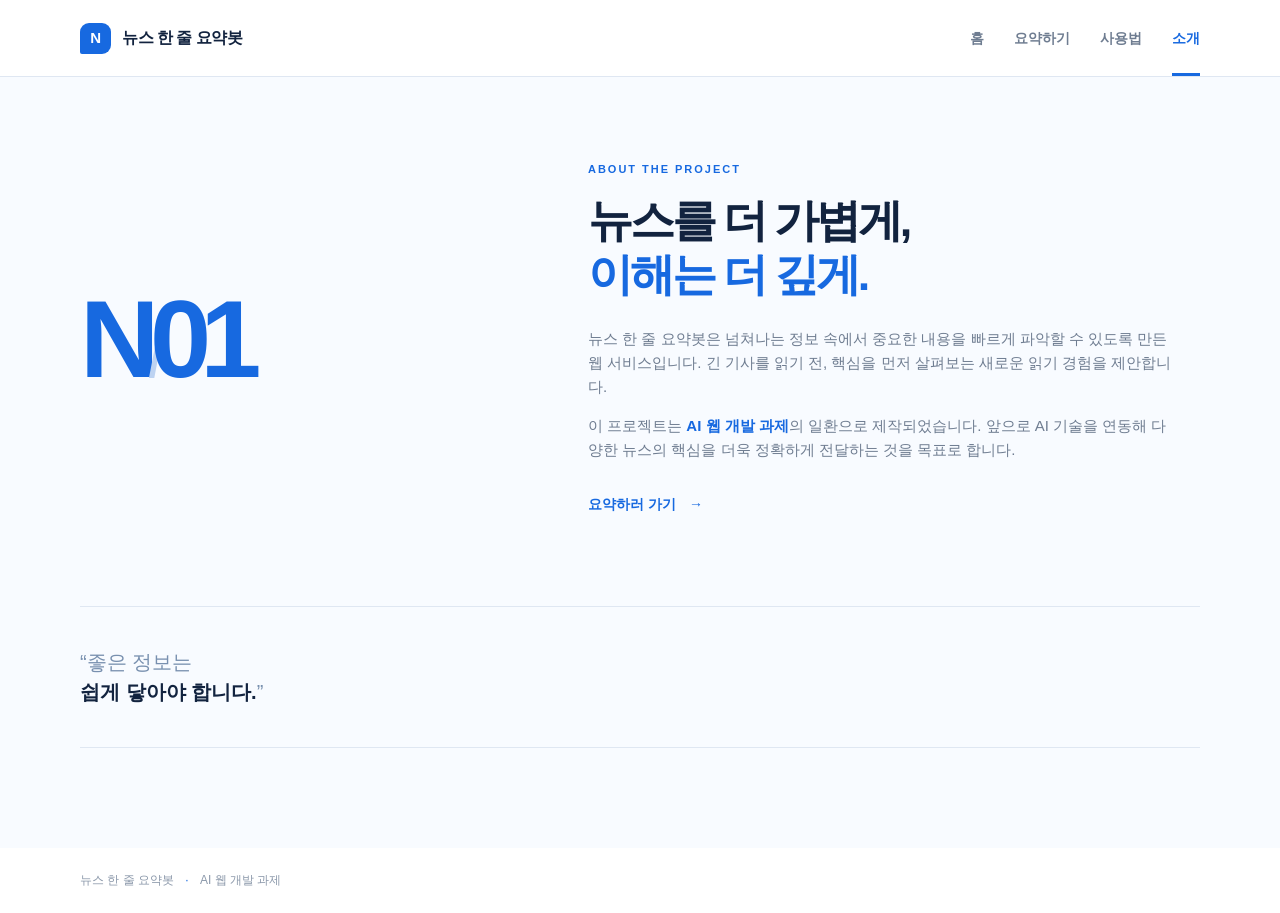
==== about.html @ c4b22d25 "Add page layouts, stylesheet, and crawling test script - Flesh out index/about/guide/summarize pages" ====
<!DOCTYPE html>
<html lang="ko">
<head>
	<meta charset="UTF-8">
	<meta name="viewport" content="width=device-width, initial-scale=1.0">
	<title>뉴스 한 줄 요약봇 | 소개</title>
	<link rel="stylesheet" href="css/style.css">
</head>
<body>
	<header class="site-header"><nav class="nav container" aria-label="주 메뉴"><a class="brand" href="index.html"><span class="brand-mark">N</span><span>뉴스 한 줄 요약봇</span></a><div class="nav-links"><a href="index.html">홈</a><a href="summarize.html">요약하기</a><a href="guide.html">사용법</a><a class="active" href="about.html">소개</a></div></nav></header>
	<main class="page-main container">
		<section class="about-layout"><div class="about-stamp">N<span>/</span>01</div><div class="about-copy"><p class="eyebrow">ABOUT THE PROJECT</p><h1>뉴스를 더 가볍게,<br><strong>이해는 더 깊게.</strong></h1><p>뉴스 한 줄 요약봇은 넘쳐나는 정보 속에서 중요한 내용을 빠르게 파악할 수 있도록 만든 웹 서비스입니다. 긴 기사를 읽기 전, 핵심을 먼저 살펴보는 새로운 읽기 경험을 제안합니다.</p><p>이 프로젝트는 <strong>AI 웹 개발 과제</strong>의 일환으로 제작되었습니다. 앞으로 AI 기술을 연동해 다양한 뉴스의 핵심을 더욱 정확하게 전달하는 것을 목표로 합니다.</p><a class="text-link" href="summarize.html">요약하러 가기 <span aria-hidden="true">→</span></a></div></section>
		<section class="quote-band"><p>“좋은 정보는<br><strong>쉽게 닿아야 합니다.</strong>”</p></section>
	</main>
	<footer class="site-footer"><div class="container">뉴스 한 줄 요약봇 <span>·</span> AI 웹 개발 과제</div></footer>
</body>
</html>
---- css/style.css ----
:root {
  --ink: #12233f;
  --muted: #6f7d91;
  --blue: #1769e0;
  --blue-dark: #0e4eaf;
  --pale: #eef5ff;
  --line: #dfe7f2;
  --white: #ffffff;
}

* { box-sizing: border-box; }
body { margin: 0; color: var(--ink); background: #f8fbff; font-family: "Pretendard", "Apple SD Gothic Neo", "Malgun Gothic", sans-serif; line-height: 1.6; }
a { color: inherit; text-decoration: none; }
.container { width: min(1120px, calc(100% - 64px)); margin: 0 auto; }
.site-header { background: var(--white); border-bottom: 1px solid var(--line); }
.nav { min-height: 76px; display: flex; align-items: center; justify-content: space-between; gap: 32px; }
.brand { display: inline-flex; align-items: center; gap: 11px; font-size: 16px; font-weight: 800; letter-spacing: -.03em; }
.brand-mark { display: grid; width: 31px; height: 31px; place-items: center; color: var(--white); background: var(--blue); border-radius: 9px 9px 9px 2px; font-size: 15px; font-weight: 900; }
.nav-links { display: flex; align-items: center; gap: 30px; color: var(--muted); font-size: 14px; font-weight: 700; }
.nav-links a { padding: 27px 0 23px; border-bottom: 3px solid transparent; }
.nav-links a:hover, .nav-links .active { color: var(--blue); border-bottom-color: var(--blue); }
.hero { min-height: 555px; display: grid; grid-template-columns: 1.05fr .95fr; align-items: center; gap: 56px; }
.eyebrow { margin: 0 0 15px; color: var(--blue); font-size: 11px; font-weight: 900; letter-spacing: .18em; }
h1, h2, h3, p { margin-top: 0; }
.hero h1 { margin-bottom: 22px; font-size: clamp(42px, 5vw, 66px); line-height: 1.14; letter-spacing: -.07em; }
h1 strong, .about-copy strong { color: var(--blue); font-weight: 800; }
.hero-description { margin-bottom: 31px; color: var(--muted); font-size: 16px; }
.button { display: inline-flex; align-items: center; justify-content: center; gap: 18px; min-height: 50px; padding: 0 22px; border: 0; border-radius: 7px; font: inherit; font-weight: 800; cursor: pointer; }
.button-primary { color: var(--white); background: var(--blue); box-shadow: 0 9px 18px rgba(23, 105, 224, .18); }
.button-primary:hover { background: var(--blue-dark); transform: translateY(-1px); }
.hero-visual { display: grid; place-items: center; min-height: 350px; background: var(--pale); border-radius: 38% 8% 38% 8%; }
.news-window { width: min(330px, 75%); padding: 20px; background: var(--white); border: 1px solid #d7e5f7; box-shadow: 0 22px 45px rgba(21, 75, 137, .14); transform: rotate(3deg); }
.window-top { display: flex; align-items: center; gap: 5px; padding-bottom: 18px; border-bottom: 1px solid var(--line); }
.window-top span { width: 7px; height: 7px; border-radius: 50%; background: #a8c8f2; }.window-top span:nth-child(2) { background: #62a0f0; }.window-top span:nth-child(3) { background: var(--blue); }.window-top em { margin-left: auto; color: #9aa9bd; font-size: 8px; font-style: normal; letter-spacing: .15em; }
.news-lines { padding: 22px 0 16px; }.news-lines i { display: block; height: 9px; margin: 8px 0; background: #dce8f7; }.news-lines i:first-child { width: 78%; background: var(--blue); }.news-lines i:last-child { width: 58%; }
.summary-note { padding: 15px; background: #f1f6fd; border-left: 3px solid var(--blue); }.note-label { color: var(--blue); font-size: 9px; font-weight: 900; letter-spacing: .12em; }.summary-note p { margin: 7px 0 0; font-size: 13px; font-weight: 700; line-height: 1.5; }
.feature-strip { padding: 52px 0; color: var(--white); background: var(--ink); }.feature-grid { display: grid; grid-template-columns: repeat(3, 1fr); gap: 50px; }.feature-number { color: #71a9f5; font-size: 12px; font-weight: 900; letter-spacing: .12em; }.feature-grid h2 { margin: 9px 0 5px; font-size: 18px; }.feature-grid p { margin: 0; color: #aab9cf; font-size: 13px; }
.site-footer { padding: 23px 0; color: #8b98aa; background: var(--white); font-size: 12px; }.site-footer span { margin: 0 8px; color: var(--blue); }
.page-main { padding: 84px 0 100px; }.page-heading { max-width: 660px; margin-bottom: 45px; }.page-heading h1 { margin-bottom: 11px; font-size: 42px; line-height: 1.2; letter-spacing: -.06em; }.page-heading > p:last-child { color: var(--muted); }
.url-form { padding: 25px 28px; background: var(--white); border: 1px solid var(--line); border-radius: 8px; box-shadow: 0 12px 30px rgba(28, 72, 124, .05); }.url-form label { display: block; margin-bottom: 10px; font-size: 13px; font-weight: 800; }.input-row { display: flex; gap: 10px; }.input-row input { min-width: 0; flex: 1; padding: 0 17px; border: 1px solid #cbd8e8; border-radius: 6px; color: var(--ink); font: inherit; outline: none; }.input-row input:focus { border-color: var(--blue); box-shadow: 0 0 0 3px rgba(23, 105, 224, .1); }.form-hint { margin: 10px 0 0; color: var(--muted); font-size: 12px; }
.result-panel { margin-top: 30px; padding: 32px; background: var(--white); border: 1px solid var(--line); border-radius: 8px; }.result-header { display: flex; align-items: start; justify-content: space-between; padding-bottom: 20px; border-bottom: 1px solid var(--line); }.result-header .eyebrow { margin-bottom: 6px; }.result-header h2 { margin: 0; font-size: 24px; letter-spacing: -.04em; }.status-badge { padding: 5px 10px; color: var(--muted); background: #f0f3f7; border-radius: 4px; font-size: 11px; font-weight: 800; }.is-ready .status-badge { color: var(--blue); background: var(--pale); }.result-content { display: grid; grid-template-columns: 1fr 1fr; gap: 28px; padding-top: 25px; }.result-block h3 { margin-bottom: 14px; font-size: 14px; }.summary-list { margin: 0; padding-left: 21px; color: var(--muted); font-size: 13px; }.summary-list li { padding: 4px 0; }.keyword-list { display: flex; flex-wrap: wrap; gap: 8px; }.keyword-list span { padding: 7px 12px; color: var(--blue); background: var(--pale); border-radius: 4px; font-size: 12px; font-weight: 800; }.original-link { grid-column: 1 / -1; justify-self: start; padding: 0; border: 0; color: #9aa6b6; background: transparent; font: inherit; font-size: 13px; font-weight: 800; }
.steps-grid { display: grid; grid-template-columns: repeat(3, 1fr); gap: 16px; }.step-card { position: relative; min-height: 260px; padding: 28px; background: var(--white); border: 1px solid var(--line); border-radius: 8px; }.step-number { color: var(--blue); font-size: 12px; font-weight: 900; letter-spacing: .12em; }.step-icon { display: grid; width: 48px; height: 48px; margin: 35px 0 22px; place-items: center; color: var(--white); background: var(--blue); border-radius: 50%; font-size: 21px; }.step-card h2 { margin-bottom: 8px; font-size: 18px; letter-spacing: -.04em; }.step-card p { margin: 0; color: var(--muted); font-size: 13px; }.notice { display: flex; gap: 17px; margin-top: 28px; padding: 21px 24px; border: 1px solid #cfe0f6; background: var(--pale); }.notice-icon { display: grid; flex: 0 0 22px; height: 22px; place-items: center; color: var(--white); background: var(--blue); border-radius: 50%; font-size: 13px; font-weight: 800; }.notice h2 { margin: 0 0 3px; font-size: 14px; }.notice p { margin: 0; color: var(--muted); font-size: 13px; }
.about-layout { display: grid; grid-template-columns: .8fr 1.2fr; gap: 100px; align-items: center; }.about-stamp { color: var(--blue); font-size: 110px; font-weight: 900; letter-spacing: -.1em; line-height: 1; }.about-stamp span { color: #bdd3f2; font-size: 45px; }.about-copy { max-width: 590px; }.about-copy h1 { margin-bottom: 25px; font-size: 45px; line-height: 1.2; letter-spacing: -.07em; }.about-copy > p:not(.eyebrow) { color: var(--muted); font-size: 15px; }.text-link { display: inline-flex; gap: 13px; margin-top: 16px; color: var(--blue); font-size: 14px; font-weight: 900; }.quote-band { margin-top: 90px; padding: 40px 0; border-top: 1px solid var(--line); border-bottom: 1px solid var(--line); }.quote-band p { margin: 0; color: #7890af; font-size: 20px; line-height: 1.5; }.quote-band strong { color: var(--ink); }
@media (max-width: 768px) { .container { width: min(100% - 36px, 560px); }.nav { min-height: 68px; align-items: flex-start; flex-direction: column; gap: 0; padding-top: 15px; }.nav-links { width: 100%; justify-content: space-between; gap: 10px; font-size: 12px; }.nav-links a { padding: 9px 0 11px; }.hero { min-height: auto; display: flex; flex-direction: column; align-items: stretch; gap: 40px; padding-top: 70px; padding-bottom: 72px; }.hero h1 { font-size: 43px; }.hero-visual { min-height: 250px; }.feature-grid { grid-template-columns: 1fr; gap: 25px; }.page-main { padding: 58px 0 70px; }.page-heading h1 { font-size: 34px; }.input-row { flex-direction: column; }.input-row input { min-height: 48px; }.result-panel { padding: 22px 18px; }.result-content { grid-template-columns: 1fr; gap: 20px; }.steps-grid { grid-template-columns: 1fr; }.step-card { min-height: auto; padding: 23px; }.step-icon { margin: 22px 0 16px; }.about-layout { grid-template-columns: 1fr; gap: 28px; }.about-stamp { font-size: 74px; }.about-copy h1 { font-size: 36px; }.quote-band { margin-top: 60px; } }
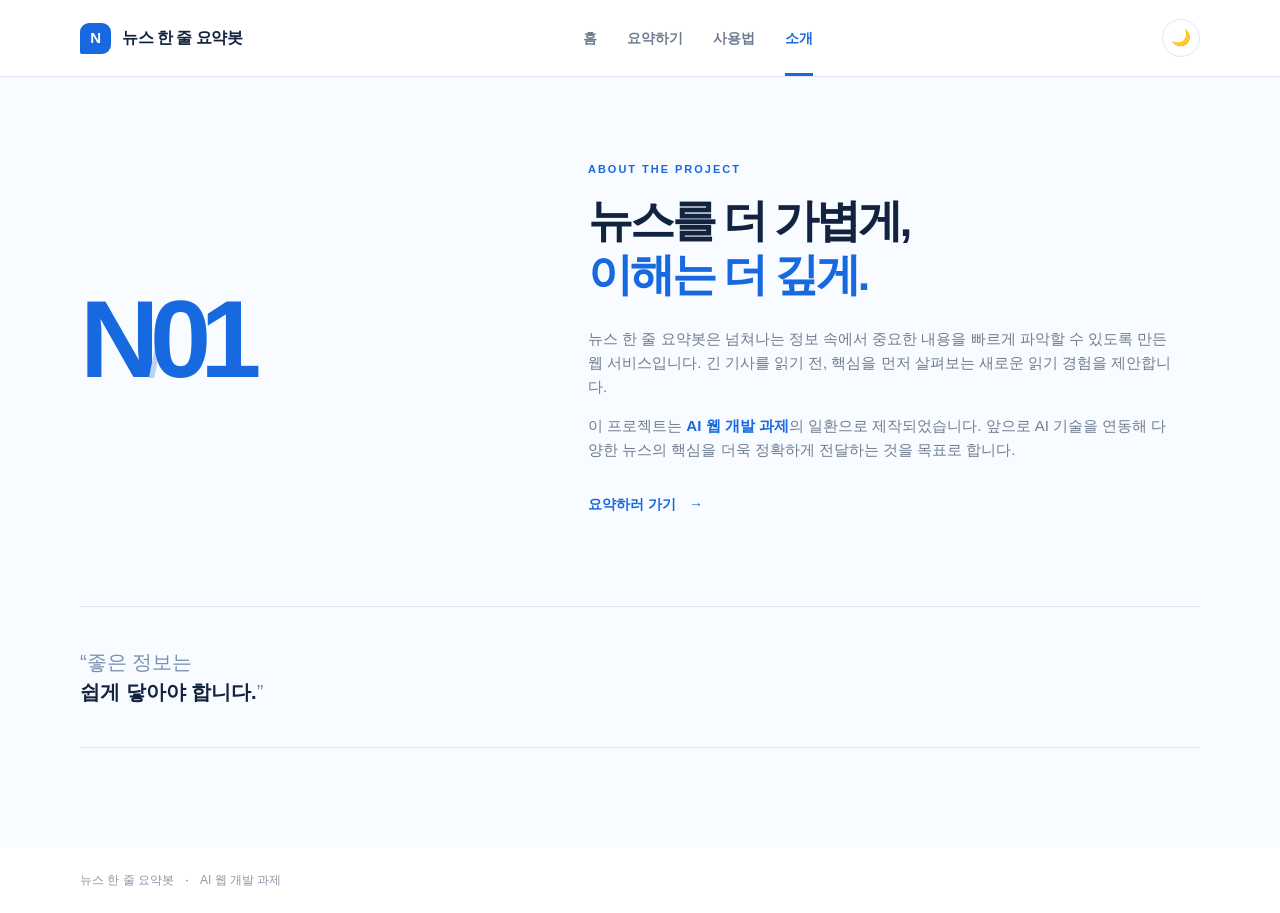
==== commit a81cfea3: "다크모드 토글 기능 추가 (보너스 과제)" ====
--- a/about.html
+++ b/about.html
@@ -7,11 +7,12 @@
 	<link rel="stylesheet" href="css/style.css">
 </head>
 <body>
-	<header class="site-header"><nav class="nav container" aria-label="주 메뉴"><a class="brand" href="index.html"><span class="brand-mark">N</span><span>뉴스 한 줄 요약봇</span></a><div class="nav-links"><a href="index.html">홈</a><a href="summarize.html">요약하기</a><a href="guide.html">사용법</a><a class="active" href="about.html">소개</a></div></nav></header>
+	<header class="site-header"><nav class="nav container" aria-label="주 메뉴"><a class="brand" href="index.html"><span class="brand-mark">N</span><span>뉴스 한 줄 요약봇</span></a><div class="nav-links"><a href="index.html">홈</a><a href="summarize.html">요약하기</a><a href="guide.html">사용법</a><a class="active" href="about.html">소개</a></div><button class="theme-toggle" id="theme-toggle" type="button" aria-label="다크 모드로 전환">🌙</button></nav></header>
 	<main class="page-main container">
 		<section class="about-layout"><div class="about-stamp">N<span>/</span>01</div><div class="about-copy"><p class="eyebrow">ABOUT THE PROJECT</p><h1>뉴스를 더 가볍게,<br><strong>이해는 더 깊게.</strong></h1><p>뉴스 한 줄 요약봇은 넘쳐나는 정보 속에서 중요한 내용을 빠르게 파악할 수 있도록 만든 웹 서비스입니다. 긴 기사를 읽기 전, 핵심을 먼저 살펴보는 새로운 읽기 경험을 제안합니다.</p><p>이 프로젝트는 <strong>AI 웹 개발 과제</strong>의 일환으로 제작되었습니다. 앞으로 AI 기술을 연동해 다양한 뉴스의 핵심을 더욱 정확하게 전달하는 것을 목표로 합니다.</p><a class="text-link" href="summarize.html">요약하러 가기 <span aria-hidden="true">→</span></a></div></section>
 		<section class="quote-band"><p>“좋은 정보는<br><strong>쉽게 닿아야 합니다.</strong>”</p></section>
 	</main>
 	<footer class="site-footer"><div class="container">뉴스 한 줄 요약봇 <span>·</span> AI 웹 개발 과제</div></footer>
+	<script src="js/theme.js"></script>
 </body>
 </html>
--- a/css/style.css
+++ b/css/style.css
@@ -41,4 +41,44 @@
 .result-panel { margin-top: 30px; padding: 32px; background: var(--white); border: 1px solid var(--line); border-radius: 8px; }.result-header { display: flex; align-items: start; justify-content: space-between; padding-bottom: 20px; border-bottom: 1px solid var(--line); }.result-header .eyebrow { margin-bottom: 6px; }.result-header h2 { margin: 0; font-size: 24px; letter-spacing: -.04em; }.status-badge { padding: 5px 10px; color: var(--muted); background: #f0f3f7; border-radius: 4px; font-size: 11px; font-weight: 800; }.is-ready .status-badge { color: var(--blue); background: var(--pale); }.result-content { display: grid; grid-template-columns: 1fr 1fr; gap: 28px; padding-top: 25px; }.result-block h3 { margin-bottom: 14px; font-size: 14px; }.summary-list { margin: 0; padding-left: 21px; color: var(--muted); font-size: 13px; }.summary-list li { padding: 4px 0; }.keyword-list { display: flex; flex-wrap: wrap; gap: 8px; }.keyword-list span { padding: 7px 12px; color: var(--blue); background: var(--pale); border-radius: 4px; font-size: 12px; font-weight: 800; }.original-link { grid-column: 1 / -1; justify-self: start; padding: 0; border: 0; color: #9aa6b6; background: transparent; font: inherit; font-size: 13px; font-weight: 800; }
 .steps-grid { display: grid; grid-template-columns: repeat(3, 1fr); gap: 16px; }.step-card { position: relative; min-height: 260px; padding: 28px; background: var(--white); border: 1px solid var(--line); border-radius: 8px; }.step-number { color: var(--blue); font-size: 12px; font-weight: 900; letter-spacing: .12em; }.step-icon { display: grid; width: 48px; height: 48px; margin: 35px 0 22px; place-items: center; color: var(--white); background: var(--blue); border-radius: 50%; font-size: 21px; }.step-card h2 { margin-bottom: 8px; font-size: 18px; letter-spacing: -.04em; }.step-card p { margin: 0; color: var(--muted); font-size: 13px; }.notice { display: flex; gap: 17px; margin-top: 28px; padding: 21px 24px; border: 1px solid #cfe0f6; background: var(--pale); }.notice-icon { display: grid; flex: 0 0 22px; height: 22px; place-items: center; color: var(--white); background: var(--blue); border-radius: 50%; font-size: 13px; font-weight: 800; }.notice h2 { margin: 0 0 3px; font-size: 14px; }.notice p { margin: 0; color: var(--muted); font-size: 13px; }
 .about-layout { display: grid; grid-template-columns: .8fr 1.2fr; gap: 100px; align-items: center; }.about-stamp { color: var(--blue); font-size: 110px; font-weight: 900; letter-spacing: -.1em; line-height: 1; }.about-stamp span { color: #bdd3f2; font-size: 45px; }.about-copy { max-width: 590px; }.about-copy h1 { margin-bottom: 25px; font-size: 45px; line-height: 1.2; letter-spacing: -.07em; }.about-copy > p:not(.eyebrow) { color: var(--muted); font-size: 15px; }.text-link { display: inline-flex; gap: 13px; margin-top: 16px; color: var(--blue); font-size: 14px; font-weight: 900; }.quote-band { margin-top: 90px; padding: 40px 0; border-top: 1px solid var(--line); border-bottom: 1px solid var(--line); }.quote-band p { margin: 0; color: #7890af; font-size: 20px; line-height: 1.5; }.quote-band strong { color: var(--ink); }
-@media (max-width: 768px) { .container { width: min(100% - 36px, 560px); }.nav { min-height: 68px; align-items: flex-start; flex-direction: column; gap: 0; padding-top: 15px; }.nav-links { width: 100%; justify-content: space-between; gap: 10px; font-size: 12px; }.nav-links a { padding: 9px 0 11px; }.hero { min-height: auto; display: flex; flex-direction: column; align-items: stretch; gap: 40px; padding-top: 70px; padding-bottom: 72px; }.hero h1 { font-size: 43px; }.hero-visual { min-height: 250px; }.feature-grid { grid-template-columns: 1fr; gap: 25px; }.page-main { padding: 58px 0 70px; }.page-heading h1 { font-size: 34px; }.input-row { flex-direction: column; }.input-row input { min-height: 48px; }.result-panel { padding: 22px 18px; }.result-content { grid-template-columns: 1fr; gap: 20px; }.steps-grid { grid-template-columns: 1fr; }.step-card { min-height: auto; padding: 23px; }.step-icon { margin: 22px 0 16px; }.about-layout { grid-template-columns: 1fr; gap: 28px; }.about-stamp { font-size: 74px; }.about-copy h1 { font-size: 36px; }.quote-band { margin-top: 60px; } }+@media (max-width: 768px) { .container { width: min(100% - 36px, 560px); }.nav { min-height: 68px; align-items: flex-start; flex-direction: column; gap: 0; padding-top: 15px; }.nav-links { width: 100%; justify-content: space-between; gap: 10px; font-size: 12px; }.nav-links a { padding: 9px 0 11px; }.hero { min-height: auto; display: flex; flex-direction: column; align-items: stretch; gap: 40px; padding-top: 70px; padding-bottom: 72px; }.hero h1 { font-size: 43px; }.hero-visual { min-height: 250px; }.feature-grid { grid-template-columns: 1fr; gap: 25px; }.page-main { padding: 58px 0 70px; }.page-heading h1 { font-size: 34px; }.input-row { flex-direction: column; }.input-row input { min-height: 48px; }.result-panel { padding: 22px 18px; }.result-content { grid-template-columns: 1fr; gap: 20px; }.steps-grid { grid-template-columns: 1fr; }.step-card { min-height: auto; padding: 23px; }.step-icon { margin: 22px 0 16px; }.about-layout { grid-template-columns: 1fr; gap: 28px; }.about-stamp { font-size: 74px; }.about-copy h1 { font-size: 36px; }.quote-band { margin-top: 60px; } }
+
+/* ===== 다크 모드 (보너스 과제: UX 고도화) ===== */
+[data-theme="dark"] {
+  --ink: #eef2f8;
+  --muted: #9aa8bd;
+  --blue: #5b9bff;
+  --blue-dark: #86b6ff;
+  --pale: #1b2a44;
+  --line: #2a3850;
+  --white: #16202f;
+}
+[data-theme="dark"] body { background: #0b1220; }
+[data-theme="dark"] .feature-strip { background: #060b14; }
+[data-theme="dark"] .button-primary { box-shadow: 0 9px 18px rgba(91, 155, 255, .18); }
+[data-theme="dark"] .news-window { box-shadow: 0 22px 45px rgba(0, 0, 0, .35); border-color: #223353; }
+[data-theme="dark"] .summary-note { background: #182741; }
+[data-theme="dark"] .about-stamp span { color: #3a4f78; }
+
+/* 다크모드 토글 버튼 */
+.theme-toggle {
+  display: inline-flex;
+  align-items: center;
+  justify-content: center;
+  width: 38px;
+  height: 38px;
+  margin-left: 8px;
+  border: 1px solid var(--line);
+  border-radius: 50%;
+  background: var(--white);
+  color: var(--ink);
+  font-size: 16px;
+  line-height: 1;
+  cursor: pointer;
+  transition: border-color .15s ease, transform .15s ease;
+}
+.theme-toggle:hover { border-color: var(--blue); transform: translateY(-1px); }
+
+@media (max-width: 768px) {
+  .theme-toggle { width: 34px; height: 34px; font-size: 14px; }
+}
